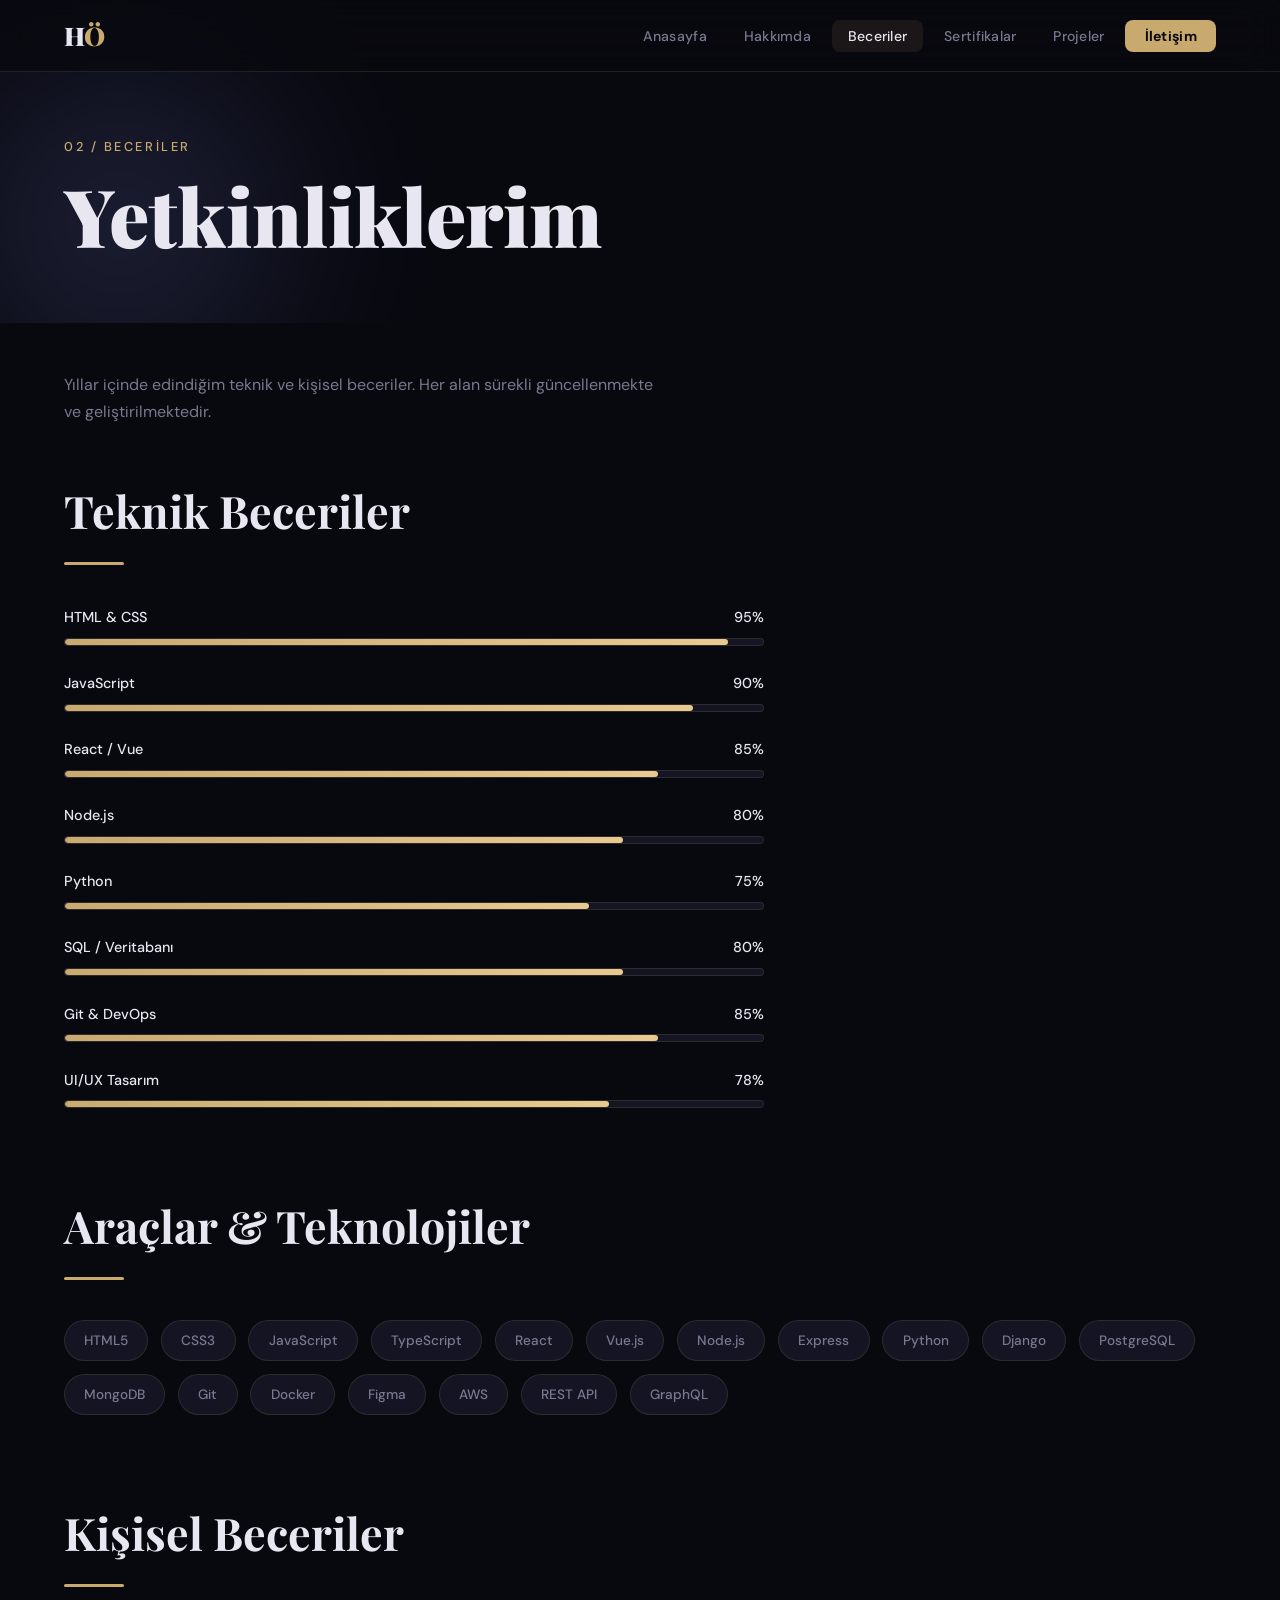
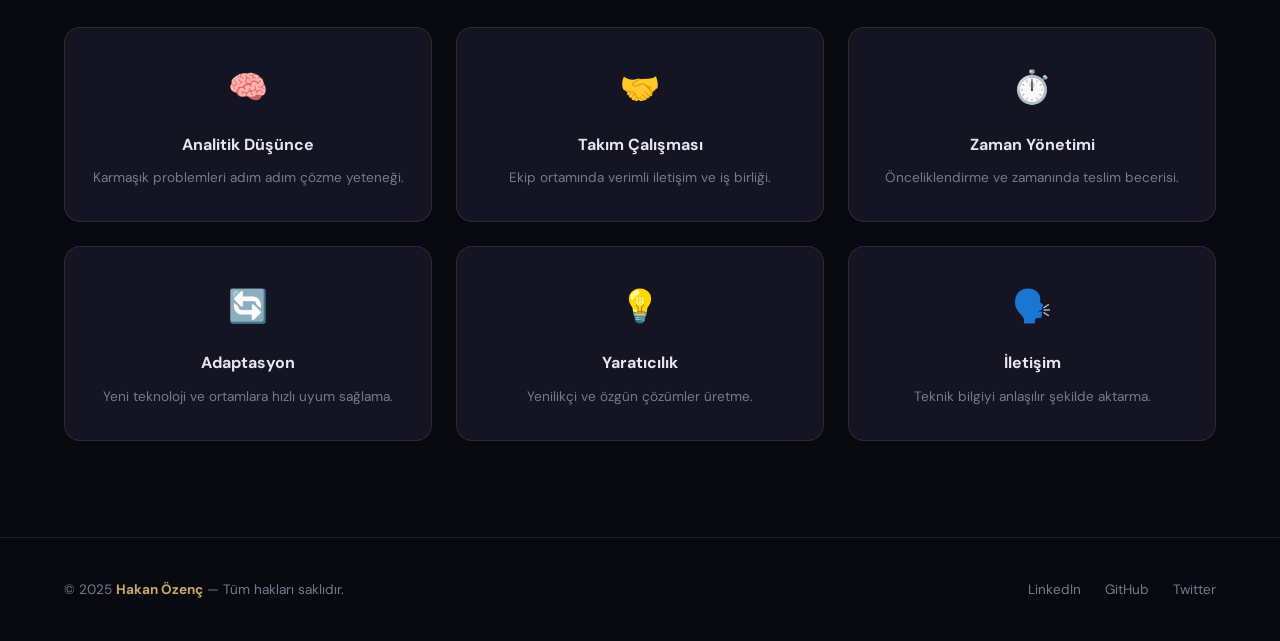
==== beceriler.html @ df99b6a4 "Add files via upload" ====
<!DOCTYPE html>
<html lang="tr">
<head>
  <meta charset="UTF-8" />
  <meta name="viewport" content="width=device-width, initial-scale=1.0"/>
  <title>Beceriler — Hakan Özenç</title>
  <link rel="stylesheet" href="style.css" />
  <link rel="preconnect" href="https://fonts.googleapis.com">
  <link href="https://fonts.googleapis.com/css2?family=Playfair+Display:wght@400;700;900&family=DM+Sans:wght@300;400;500&display=swap" rel="stylesheet">
</head>
<body class="page-inner">

  <nav id="navbar">
    <div class="nav-logo">H<span>Ö</span></div>
    <button class="nav-toggle" id="navToggle" aria-label="Menü">
      <span></span><span></span><span></span>
    </button>
    <ul class="nav-links" id="navLinks">
      <li><a href="index.html">Anasayfa</a></li>
      <li><a href="hakkimda.html">Hakkımda</a></li>
      <li><a href="beceriler.html" class="active">Beceriler</a></li>
      <li><a href="sertifikalar.html">Sertifikalar</a></li>
      <li><a href="projeler.html">Projeler</a></li>
      <li><a href="iletisim.html" class="nav-cta">İletişim</a></li>
    </ul>
  </nav>

  <section class="page-hero">
    <div class="page-hero-bg">
      <div class="orb orb2"></div>
    </div>
    <div class="page-hero-content animate-up">
      <span class="page-tag">02 / Beceriler</span>
      <h1>Yetkinliklerim</h1>
    </div>
  </section>

  <section class="skills-section">
    <div class="skills-intro animate-up">
      <p>Yıllar içinde edindiğim teknik ve kişisel beceriler. Her alan sürekli güncellenmekte ve geliştirilmektedir.</p>
    </div>

    <h2 class="section-title">Teknik Beceriler</h2>
    <div class="skill-bars animate-up">
      <div class="skill-bar-item">
        <div class="skill-info"><span>HTML & CSS</span><span>95%</span></div>
        <div class="bar-track"><div class="bar-fill" data-w="95"></div></div>
      </div>
      <div class="skill-bar-item">
        <div class="skill-info"><span>JavaScript</span><span>90%</span></div>
        <div class="bar-track"><div class="bar-fill" data-w="90"></div></div>
      </div>
      <div class="skill-bar-item">
        <div class="skill-info"><span>React / Vue</span><span>85%</span></div>
        <div class="bar-track"><div class="bar-fill" data-w="85"></div></div>
      </div>
      <div class="skill-bar-item">
        <div class="skill-info"><span>Node.js</span><span>80%</span></div>
        <div class="bar-track"><div class="bar-fill" data-w="80"></div></div>
      </div>
      <div class="skill-bar-item">
        <div class="skill-info"><span>Python</span><span>75%</span></div>
        <div class="bar-track"><div class="bar-fill" data-w="75"></div></div>
      </div>
      <div class="skill-bar-item">
        <div class="skill-info"><span>SQL / Veritabanı</span><span>80%</span></div>
        <div class="bar-track"><div class="bar-fill" data-w="80"></div></div>
      </div>
      <div class="skill-bar-item">
        <div class="skill-info"><span>Git & DevOps</span><span>85%</span></div>
        <div class="bar-track"><div class="bar-fill" data-w="85"></div></div>
      </div>
      <div class="skill-bar-item">
        <div class="skill-info"><span>UI/UX Tasarım</span><span>78%</span></div>
        <div class="bar-track"><div class="bar-fill" data-w="78"></div></div>
      </div>
    </div>

    <h2 class="section-title" style="margin-top:5rem;">Araçlar & Teknolojiler</h2>
    <div class="tools-grid animate-up">
      <div class="tool-chip">HTML5</div>
      <div class="tool-chip">CSS3</div>
      <div class="tool-chip">JavaScript</div>
      <div class="tool-chip">TypeScript</div>
      <div class="tool-chip">React</div>
      <div class="tool-chip">Vue.js</div>
      <div class="tool-chip">Node.js</div>
      <div class="tool-chip">Express</div>
      <div class="tool-chip">Python</div>
      <div class="tool-chip">Django</div>
      <div class="tool-chip">PostgreSQL</div>
      <div class="tool-chip">MongoDB</div>
      <div class="tool-chip">Git</div>
      <div class="tool-chip">Docker</div>
      <div class="tool-chip">Figma</div>
      <div class="tool-chip">AWS</div>
      <div class="tool-chip">REST API</div>
      <div class="tool-chip">GraphQL</div>
    </div>

    <h2 class="section-title" style="margin-top:5rem;">Kişisel Beceriler</h2>
    <div class="soft-grid animate-up">
      <div class="soft-card">
        <div class="soft-icon">🧠</div>
        <h3>Analitik Düşünce</h3>
        <p>Karmaşık problemleri adım adım çözme yeteneği.</p>
      </div>
      <div class="soft-card">
        <div class="soft-icon">🤝</div>
        <h3>Takım Çalışması</h3>
        <p>Ekip ortamında verimli iletişim ve iş birliği.</p>
      </div>
      <div class="soft-card">
        <div class="soft-icon">⏱️</div>
        <h3>Zaman Yönetimi</h3>
        <p>Önceliklendirme ve zamanında teslim becerisi.</p>
      </div>
      <div class="soft-card">
        <div class="soft-icon">🔄</div>
        <h3>Adaptasyon</h3>
        <p>Yeni teknoloji ve ortamlara hızlı uyum sağlama.</p>
      </div>
      <div class="soft-card">
        <div class="soft-icon">💡</div>
        <h3>Yaratıcılık</h3>
        <p>Yenilikçi ve özgün çözümler üretme.</p>
      </div>
      <div class="soft-card">
        <div class="soft-icon">🗣️</div>
        <h3>İletişim</h3>
        <p>Teknik bilgiyi anlaşılır şekilde aktarma.</p>
      </div>
    </div>
  </section>

  <footer class="site-footer">
    <p>© 2025 <strong>Hakan Özenç</strong> — Tüm hakları saklıdır.</p>
    <div class="footer-links">
      <a href="#">LinkedIn</a>
      <a href="#">GitHub</a>
      <a href="#">Twitter</a>
    </div>
  </footer>

  <script src="main.js"></script>
</body>
</html>
---- style.css ----
/* ============================================
   HAKAN ÖZENÇ — PERSONAL WEBSITE
   style.css
   ============================================ */

/* ---- RESET & VARIABLES ---- */
*, *::before, *::after { box-sizing: border-box; margin: 0; padding: 0; }

:root {
  --bg:        #08080f;
  --bg2:       #0e0e1a;
  --surface:   #141423;
  --accent:    #c8a96e;
  --accent2:   #e8c98e;
  --text:      #e8e6f0;
  --muted:     #7a7890;
  --border:    rgba(200,169,110,0.15);
  --font-disp: 'Playfair Display', Georgia, serif;
  --font-body: 'DM Sans', sans-serif;
  --nav-h:     72px;
  --radius:    16px;
  --trans:     0.35s cubic-bezier(.4,0,.2,1);
}

html { scroll-behavior: smooth; }
body {
  background: var(--bg);
  color: var(--text);
  font-family: var(--font-body);
  font-size: 16px;
  line-height: 1.7;
  overflow-x: hidden;
}
a { text-decoration: none; color: inherit; }
img { display: block; max-width: 100%; }

/* ============================================
   NAVBAR
   ============================================ */
#navbar {
  position: fixed;
  top: 0; left: 0; right: 0;
  height: var(--nav-h);
  display: flex;
  align-items: center;
  justify-content: space-between;
  padding: 0 5%;
  z-index: 1000;
  background: rgba(8,8,15,0.75);
  backdrop-filter: blur(18px);
  border-bottom: 1px solid var(--border);
  transition: background var(--trans);
}
.nav-logo {
  font-family: var(--font-disp);
  font-size: 1.6rem;
  font-weight: 900;
  color: var(--text);
  letter-spacing: -1px;
}
.nav-logo span { color: var(--accent); }

.nav-links {
  list-style: none;
  display: flex;
  gap: 0.3rem;
  align-items: center;
}
.nav-links a {
  padding: 0.45rem 1rem;
  font-size: 0.88rem;
  font-weight: 500;
  color: var(--muted);
  border-radius: 8px;
  transition: color var(--trans), background var(--trans);
  letter-spacing: 0.02em;
}
.nav-links a:hover,
.nav-links a.active {
  color: var(--text);
  background: rgba(200,169,110,0.1);
}
.nav-links .nav-cta {
  background: var(--accent);
  color: #08080f !important;
  font-weight: 700;
  padding: 0.45rem 1.2rem;
  border-radius: 8px;
}
.nav-links .nav-cta:hover {
  background: var(--accent2);
}
.nav-links .nav-cta.active {
  background: var(--accent2);
  color: #08080f !important;
}

.nav-toggle {
  display: none;
  flex-direction: column;
  gap: 5px;
  background: none;
  border: none;
  cursor: pointer;
  padding: 6px;
}
.nav-toggle span {
  display: block;
  width: 24px; height: 2px;
  background: var(--text);
  border-radius: 2px;
  transition: var(--trans);
}

/* ============================================
   ANIMATIONS
   ============================================ */
.animate-up { opacity: 0; transform: translateY(30px); transition: opacity 0.7s ease, transform 0.7s ease; }
.animate-left { opacity: 0; transform: translateX(-30px); transition: opacity 0.7s ease, transform 0.7s ease; }
.animate-right { opacity: 0; transform: translateX(30px); transition: opacity 0.7s ease, transform 0.7s ease; }
.in-view { opacity: 1 !important; transform: none !important; }

.delay-1 { transition-delay: 0.15s !important; }
.delay-2 { transition-delay: 0.3s !important; }
.delay-3 { transition-delay: 0.45s !important; }
.delay-4 { transition-delay: 0.6s !important; }
.delay-5 { transition-delay: 0.75s !important; }

/* ============================================
   BUTTONS
   ============================================ */
.btn-primary {
  display: inline-block;
  padding: 0.75rem 1.8rem;
  background: var(--accent);
  color: #08080f;
  font-weight: 700;
  font-size: 0.9rem;
  border-radius: 10px;
  transition: background var(--trans), transform var(--trans);
  border: none; cursor: pointer;
}
.btn-primary:hover { background: var(--accent2); transform: translateY(-2px); }
.btn-primary.full-width { width: 100%; text-align: center; font-size: 1rem; padding: 1rem; }

.btn-outline {
  display: inline-block;
  padding: 0.75rem 1.8rem;
  border: 1.5px solid var(--accent);
  color: var(--accent);
  font-weight: 600;
  font-size: 0.9rem;
  border-radius: 10px;
  transition: background var(--trans), color var(--trans), transform var(--trans);
}
.btn-outline:hover { background: var(--accent); color: #08080f; transform: translateY(-2px); }

/* ============================================
   HERO (HOME)
   ============================================ */
.hero {
  min-height: 100vh;
  display: flex;
  align-items: center;
  padding: calc(var(--nav-h) + 3rem) 5% 5rem;
  position: relative;
  overflow: hidden;
}

.hero-bg {
  position: absolute;
  inset: 0;
  pointer-events: none;
}

.orb {
  position: absolute;
  border-radius: 50%;
  filter: blur(80px);
  opacity: 0.25;
}
.orb1 {
  width: 500px; height: 500px;
  background: radial-gradient(circle, #c8a96e, transparent);
  top: -100px; right: -100px;
}
.orb2 {
  width: 400px; height: 400px;
  background: radial-gradient(circle, #6e7ac8, transparent);
  bottom: -100px; left: -80px;
}

.grid-lines {
  position: absolute;
  inset: 0;
  background-image:
    linear-gradient(rgba(200,169,110,0.03) 1px, transparent 1px),
    linear-gradient(90deg, rgba(200,169,110,0.03) 1px, transparent 1px);
  background-size: 60px 60px;
}

.hero-content {
  max-width: 600px;
  z-index: 1;
  flex: 1;
}
.hero-tag {
  font-size: 0.85rem;
  font-weight: 500;
  color: var(--accent);
  letter-spacing: 0.15em;
  text-transform: uppercase;
  margin-bottom: 1rem;
  display: block;
}
.hero-name {
  font-family: var(--font-disp);
  font-size: clamp(3.5rem, 9vw, 6.5rem);
  font-weight: 900;
  line-height: 1.05;
  margin-bottom: 1.2rem;
  color: var(--text);
}
.hero-name span { color: var(--accent); display: block; }
.hero-role {
  font-size: 1.2rem;
  color: var(--muted);
  margin-bottom: 1.2rem;
  min-height: 1.8rem;
  font-weight: 400;
}
.hero-role::after { content: '|'; animation: blink 1s infinite; margin-left: 2px; color: var(--accent); }
@keyframes blink { 0%,100%{opacity:1}50%{opacity:0} }

.hero-desc {
  font-size: 1rem;
  color: var(--muted);
  max-width: 480px;
  margin-bottom: 2.5rem;
}
.hero-btns { display: flex; gap: 1rem; flex-wrap: wrap; }

/* Avatar */
.hero-visual {
  flex: 1;
  display: flex;
  justify-content: center;
  align-items: center;
  z-index: 1;
}
.avatar-ring {
  position: relative;
  width: 300px;
  height: 300px;
}
.avatar-inner {
  width: 220px;
  height: 220px;
  border-radius: 50%;
  background: linear-gradient(135deg, var(--surface), var(--bg2));
  border: 2px solid var(--border);
  display: flex;
  align-items: center;
  justify-content: center;
  position: absolute;
  top: 50%; left: 50%;
  transform: translate(-50%,-50%);
  box-shadow: 0 0 60px rgba(200,169,110,0.1);
}
.avatar-initials {
  font-family: var(--font-disp);
  font-size: 3.5rem;
  font-weight: 900;
  color: var(--accent);
}
.ring-svg {
  position: absolute;
  inset: 0;
  width: 100%; height: 100%;
  animation: spinRing 18s linear infinite;
}
@keyframes spinRing { to { transform: rotate(360deg); } }

.orbit-dot {
  position: absolute;
  width: 12px; height: 12px;
  border-radius: 50%;
  background: var(--accent);
  box-shadow: 0 0 10px var(--accent);
}
.dot1 { top: 10px; left: 50%; transform: translateX(-50%); animation: orbitDot1 6s linear infinite; }
.dot2 { bottom: 10px; left: 50%; transform: translateX(-50%); animation: orbitDot2 6s linear infinite 3s; }
@keyframes orbitDot1 { 0%{top:10px;left:50%}25%{top:50%;left:calc(100% - 6px)}50%{top:calc(100% - 22px);left:50%}75%{top:50%;left:6px}100%{top:10px;left:50%} }
@keyframes orbitDot2 { 0%{bottom:10px;left:50%}100%{bottom:10px;left:50%} }

.scroll-hint {
  position: absolute;
  bottom: 2.5rem; left: 5%;
  display: flex;
  flex-direction: column;
  align-items: center;
  gap: 0.5rem;
}
.scroll-hint span {
  font-size: 0.7rem;
  letter-spacing: 0.15em;
  text-transform: uppercase;
  color: var(--muted);
  transform: rotate(-90deg) translateY(-30px);
}
.scroll-line {
  width: 1px; height: 60px;
  background: linear-gradient(to bottom, var(--accent), transparent);
  animation: scrollPulse 2s ease-in-out infinite;
}
@keyframes scrollPulse { 0%,100%{opacity:0.4;height:40px}50%{opacity:1;height:60px} }

/* ============================================
   STATS
   ============================================ */
.stats {
  display: grid;
  grid-template-columns: repeat(4, 1fr);
  gap: 1px;
  background: var(--border);
  border-top: 1px solid var(--border);
  border-bottom: 1px solid var(--border);
}
.stat-card {
  background: var(--bg);
  padding: 2.5rem 2rem;
  text-align: center;
  transition: background var(--trans);
}
.stat-card:hover { background: var(--bg2); }
.stat-num {
  font-family: var(--font-disp);
  font-size: 3rem;
  font-weight: 900;
  color: var(--accent);
}
.stat-sym { font-size: 1.8rem; color: var(--accent); font-weight: 700; }
.stat-card p { font-size: 0.85rem; color: var(--muted); margin-top: 0.3rem; }

/* ============================================
   SECTION TITLES
   ============================================ */
.section-title {
  font-family: var(--font-disp);
  font-size: clamp(1.8rem, 4vw, 2.8rem);
  font-weight: 700;
  color: var(--text);
  margin-bottom: 2.5rem;
  position: relative;
  padding-bottom: 1rem;
}
.section-title::after {
  content: '';
  position: absolute;
  bottom: 0; left: 0;
  width: 60px; height: 3px;
  background: var(--accent);
  border-radius: 2px;
}

/* ============================================
   FEATURED (HOME)
   ============================================ */
.featured {
  padding: 6rem 5%;
}
.featured-grid {
  display: grid;
  grid-template-columns: repeat(3, 1fr);
  gap: 1.5rem;
}
.feat-card {
  display: block;
  padding: 2.5rem 2rem;
  background: var(--surface);
  border: 1px solid var(--border);
  border-radius: var(--radius);
  transition: border-color var(--trans), transform var(--trans), box-shadow var(--trans);
}
.feat-card:hover {
  border-color: var(--accent);
  transform: translateY(-6px);
  box-shadow: 0 20px 50px rgba(200,169,110,0.08);
}
.feat-icon { font-size: 2.5rem; margin-bottom: 1.2rem; }
.feat-card h3 {
  font-family: var(--font-disp);
  font-size: 1.3rem;
  font-weight: 700;
  margin-bottom: 0.6rem;
  color: var(--text);
}
.feat-card p { color: var(--muted); font-size: 0.9rem; }

/* ============================================
   PAGE HERO (inner pages)
   ============================================ */
.page-hero {
  padding: calc(var(--nav-h) + 4rem) 5% 4rem;
  position: relative;
  overflow: hidden;
}
.page-hero-bg { position: absolute; inset: 0; pointer-events: none; }
.page-hero-content { position: relative; z-index: 1; }
.page-tag {
  display: block;
  font-size: 0.8rem;
  font-weight: 500;
  color: var(--accent);
  letter-spacing: 0.2em;
  text-transform: uppercase;
  margin-bottom: 0.8rem;
}
.page-hero-content h1 {
  font-family: var(--font-disp);
  font-size: clamp(2.8rem, 7vw, 5rem);
  font-weight: 900;
  line-height: 1.1;
  color: var(--text);
}
.page-hero-content h1 span { color: var(--accent); }

/* ============================================
   ABOUT
   ============================================ */
.about-section {
  padding: 4rem 5% 6rem;
}
.about-grid {
  display: grid;
  grid-template-columns: 340px 1fr;
  gap: 5rem;
  align-items: start;
}
.about-photo-wrap {
  position: relative;
  width: 260px;
}
.about-photo-placeholder {
  width: 260px;
  height: 300px;
  background: var(--surface);
  border: 1px solid var(--border);
  border-radius: 20px;
  display: flex;
  align-items: center;
  justify-content: center;
  font-family: var(--font-disp);
  font-size: 4rem;
  font-weight: 900;
  color: var(--accent);
}
.about-photo-deco {
  position: absolute;
  bottom: -16px; right: -16px;
  width: 100%; height: 100%;
  border: 2px solid var(--accent);
  border-radius: 20px;
  opacity: 0.3;
  z-index: -1;
}
.about-social { display: flex; gap: 0.8rem; margin-top: 1.8rem; flex-wrap: wrap; }
.social-btn {
  display: inline-block;
  padding: 0.4rem 1rem;
  border: 1px solid var(--border);
  border-radius: 8px;
  font-size: 0.82rem;
  font-weight: 500;
  color: var(--muted);
  transition: border-color var(--trans), color var(--trans);
}
.social-btn:hover { border-color: var(--accent); color: var(--accent); }

.about-text-col h2 {
  font-family: var(--font-disp);
  font-size: 2.2rem;
  font-weight: 900;
  margin-bottom: 0.3rem;
}
.about-subtitle { color: var(--accent); font-size: 0.9rem; margin-bottom: 1.5rem; }
.about-body { color: var(--muted); margin-bottom: 1rem; font-size: 0.97rem; }

.info-grid {
  display: grid;
  grid-template-columns: 1fr 1fr;
  gap: 1.2rem;
  margin-top: 2rem;
  padding: 1.5rem;
  background: var(--surface);
  border: 1px solid var(--border);
  border-radius: var(--radius);
}
.info-item { display: flex; flex-direction: column; gap: 0.2rem; }
.info-label { font-size: 0.75rem; color: var(--muted); letter-spacing: 0.08em; text-transform: uppercase; }
.info-val { font-size: 0.92rem; font-weight: 500; color: var(--text); }
.info-val.available { color: #4ecb71; }

/* TIMELINE */
.timeline-section { padding: 4rem 5% 6rem; }
.timeline {
  position: relative;
  padding-left: 2rem;
}
.timeline::before {
  content: '';
  position: absolute;
  left: 8px; top: 0; bottom: 0;
  width: 1px;
  background: var(--border);
}
.timeline-item {
  position: relative;
  margin-bottom: 3rem;
  padding-left: 2.5rem;
}
.tl-dot {
  position: absolute;
  left: -2rem;
  top: 6px;
  width: 14px; height: 14px;
  border-radius: 50%;
  background: var(--accent);
  box-shadow: 0 0 0 4px rgba(200,169,110,0.2);
}
.tl-date {
  font-size: 0.78rem;
  color: var(--accent);
  letter-spacing: 0.08em;
  margin-bottom: 0.5rem;
  font-weight: 600;
}
.tl-card {
  background: var(--surface);
  border: 1px solid var(--border);
  border-radius: var(--radius);
  padding: 1.5rem 2rem;
  transition: border-color var(--trans);
}
.tl-card:hover { border-color: var(--accent); }
.tl-card h3 { font-size: 1.1rem; font-weight: 700; margin-bottom: 0.3rem; color: var(--text); }
.tl-org { font-size: 0.85rem; color: var(--accent); margin-bottom: 0.5rem; }
.tl-card p { color: var(--muted); font-size: 0.9rem; }

/* ============================================
   SKILLS PAGE
   ============================================ */
.skills-section { padding: 3rem 5% 6rem; }
.skills-intro { max-width: 600px; margin-bottom: 3rem; color: var(--muted); font-size: 1rem; }

.skill-bars { max-width: 700px; }
.skill-bar-item { margin-bottom: 1.6rem; }
.skill-info {
  display: flex;
  justify-content: space-between;
  margin-bottom: 0.5rem;
  font-size: 0.9rem;
  font-weight: 500;
}
.bar-track {
  height: 8px;
  background: var(--surface);
  border-radius: 999px;
  overflow: hidden;
  border: 1px solid var(--border);
}
.bar-fill {
  height: 100%;
  width: 0;
  background: linear-gradient(90deg, var(--accent), var(--accent2));
  border-radius: 999px;
  transition: width 1.2s cubic-bezier(.4,0,.2,1);
}

.tools-grid {
  display: flex;
  flex-wrap: wrap;
  gap: 0.8rem;
}
.tool-chip {
  padding: 0.5rem 1.2rem;
  background: var(--surface);
  border: 1px solid var(--border);
  border-radius: 999px;
  font-size: 0.85rem;
  font-weight: 500;
  color: var(--muted);
  transition: border-color var(--trans), color var(--trans), background var(--trans);
  cursor: default;
}
.tool-chip:hover { border-color: var(--accent); color: var(--accent); background: rgba(200,169,110,0.05); }

.soft-grid {
  display: grid;
  grid-template-columns: repeat(3, 1fr);
  gap: 1.5rem;
}
.soft-card {
  padding: 2rem 1.5rem;
  background: var(--surface);
  border: 1px solid var(--border);
  border-radius: var(--radius);
  text-align: center;
  transition: border-color var(--trans), transform var(--trans);
}
.soft-card:hover { border-color: var(--accent); transform: translateY(-4px); }
.soft-icon { font-size: 2rem; margin-bottom: 1rem; }
.soft-card h3 { font-size: 1rem; font-weight: 700; margin-bottom: 0.5rem; color: var(--text); }
.soft-card p { font-size: 0.85rem; color: var(--muted); }

/* ============================================
   CERTS PAGE
   ============================================ */
.certs-section { padding: 3rem 5% 6rem; }
.certs-grid {
  display: grid;
  grid-template-columns: repeat(3, 1fr);
  gap: 1.5rem;
}
.cert-card {
  display: flex;
  gap: 1.2rem;
  padding: 1.8rem;
  background: var(--surface);
  border: 1px solid var(--border);
  border-radius: var(--radius);
  transition: border-color var(--trans), transform var(--trans);
}
.cert-card:hover { border-color: var(--accent); transform: translateY(-4px); }
.cert-badge { font-size: 2rem; flex-shrink: 0; }
.cert-org {
  display: inline-block;
  font-size: 0.72rem;
  font-weight: 700;
  letter-spacing: 0.1em;
  text-transform: uppercase;
  color: var(--accent);
  margin-bottom: 0.4rem;
}
.cert-body h3 { font-size: 0.97rem; font-weight: 700; color: var(--text); margin-bottom: 0.3rem; }
.cert-date { font-size: 0.78rem; color: var(--muted); margin-bottom: 0.5rem; }
.cert-desc { font-size: 0.82rem; color: var(--muted); margin-bottom: 1rem; }
.cert-link { font-size: 0.82rem; color: var(--accent); font-weight: 600; transition: opacity var(--trans); }
.cert-link:hover { opacity: 0.7; }

/* ============================================
   PROJECTS PAGE
   ============================================ */
.projects-section { padding: 3rem 5% 6rem; }

.filter-bar {
  display: flex;
  gap: 0.8rem;
  margin-bottom: 3rem;
  flex-wrap: wrap;
}
.filter-btn {
  padding: 0.5rem 1.4rem;
  border: 1px solid var(--border);
  background: none;
  color: var(--muted);
  border-radius: 999px;
  font-size: 0.85rem;
  font-weight: 500;
  cursor: pointer;
  transition: all var(--trans);
  font-family: var(--font-body);
}
.filter-btn:hover,
.filter-btn.active {
  border-color: var(--accent);
  color: var(--accent);
  background: rgba(200,169,110,0.07);
}

.projects-grid {
  display: grid;
  grid-template-columns: repeat(3, 1fr);
  gap: 1.8rem;
}
.proj-card {
  background: var(--surface);
  border: 1px solid var(--border);
  border-radius: var(--radius);
  overflow: hidden;
  transition: border-color var(--trans), transform var(--trans);
}
.proj-card:hover { border-color: var(--accent); transform: translateY(-6px); }
.proj-card.hidden { display: none; }
.proj-thumb { position: relative; height: 180px; overflow: hidden; }
.proj-thumb-inner {
  width: 100%; height: 100%;
  display: flex; align-items: center; justify-content: center;
}
.proj-thumb-inner span {
  font-family: var(--font-disp);
  font-size: 1.5rem;
  font-weight: 700;
  color: rgba(255,255,255,0.4);
}
.proj-overlay {
  position: absolute;
  inset: 0;
  background: rgba(8,8,15,0.8);
  display: flex;
  gap: 1rem;
  align-items: center;
  justify-content: center;
  opacity: 0;
  transition: opacity var(--trans);
}
.proj-card:hover .proj-overlay { opacity: 1; }
.proj-btn {
  padding: 0.5rem 1.2rem;
  border: 1px solid var(--accent);
  color: var(--accent);
  border-radius: 8px;
  font-size: 0.85rem;
  font-weight: 600;
  transition: background var(--trans), color var(--trans);
}
.proj-btn:hover { background: var(--accent); color: #08080f; }
.proj-info { padding: 1.5rem; }
.proj-tags { display: flex; gap: 0.5rem; flex-wrap: wrap; margin-bottom: 0.8rem; }
.proj-tags span {
  font-size: 0.72rem;
  padding: 0.25rem 0.7rem;
  background: rgba(200,169,110,0.1);
  color: var(--accent);
  border-radius: 999px;
  font-weight: 600;
  letter-spacing: 0.04em;
}
.proj-info h3 { font-size: 1rem; font-weight: 700; color: var(--text); margin-bottom: 0.4rem; }
.proj-info p { font-size: 0.85rem; color: var(--muted); }

/* ============================================
   CONTACT PAGE
   ============================================ */
.contact-section { padding: 3rem 5% 6rem; }
.contact-grid {
  display: grid;
  grid-template-columns: 1fr 1fr;
  gap: 5rem;
  align-items: start;
}
.contact-info h2 {
  font-family: var(--font-disp);
  font-size: 2.4rem;
  font-weight: 900;
  margin-bottom: 1rem;
  color: var(--text);
}
.contact-info h2 span { color: var(--accent); }
.contact-info > p { color: var(--muted); max-width: 400px; margin-bottom: 2.5rem; }

.contact-items { display: flex; flex-direction: column; gap: 1.5rem; margin-bottom: 2.5rem; }
.contact-item { display: flex; gap: 1rem; align-items: flex-start; }
.ci-icon { font-size: 1.5rem; flex-shrink: 0; margin-top: 0.1rem; }
.ci-label { font-size: 0.75rem; color: var(--muted); letter-spacing: 0.08em; text-transform: uppercase; margin-bottom: 0.2rem; }
.ci-val { font-size: 0.95rem; font-weight: 500; color: var(--text); transition: color var(--trans); }
a.ci-val:hover { color: var(--accent); }
.contact-social { display: flex; gap: 0.8rem; flex-wrap: wrap; }

.form-card {
  background: var(--surface);
  border: 1px solid var(--border);
  border-radius: var(--radius);
  padding: 2.5rem;
}
.form-group { margin-bottom: 1.5rem; }
.form-group label { display: block; font-size: 0.82rem; font-weight: 600; letter-spacing: 0.08em; text-transform: uppercase; color: var(--muted); margin-bottom: 0.5rem; }
.form-group input,
.form-group textarea {
  width: 100%;
  padding: 0.8rem 1rem;
  background: var(--bg2);
  border: 1px solid var(--border);
  border-radius: 10px;
  color: var(--text);
  font-family: var(--font-body);
  font-size: 0.95rem;
  transition: border-color var(--trans), box-shadow var(--trans);
  resize: vertical;
  outline: none;
}
.form-group input:focus,
.form-group textarea:focus {
  border-color: var(--accent);
  box-shadow: 0 0 0 3px rgba(200,169,110,0.1);
}
.form-group input::placeholder,
.form-group textarea::placeholder { color: var(--muted); }

.form-success {
  margin-top: 1rem;
  padding: 1rem;
  background: rgba(78,203,113,0.1);
  border: 1px solid rgba(78,203,113,0.3);
  border-radius: 10px;
  color: #4ecb71;
  font-size: 0.9rem;
  text-align: center;
}

/* ============================================
   FOOTER
   ============================================ */
.site-footer {
  padding: 2.5rem 5%;
  border-top: 1px solid var(--border);
  display: flex;
  justify-content: space-between;
  align-items: center;
  flex-wrap: wrap;
  gap: 1rem;
}
.site-footer p { font-size: 0.85rem; color: var(--muted); }
.site-footer strong { color: var(--accent); }
.footer-links { display: flex; gap: 1.5rem; }
.footer-links a { font-size: 0.85rem; color: var(--muted); transition: color var(--trans); }
.footer-links a:hover { color: var(--accent); }

/* ============================================
   RESPONSIVE
   ============================================ */
@media (max-width: 1024px) {
  .stats { grid-template-columns: repeat(2, 1fr); }
  .about-grid { grid-template-columns: 1fr; gap: 3rem; }
  .certs-grid { grid-template-columns: repeat(2, 1fr); }
  .projects-grid { grid-template-columns: repeat(2, 1fr); }
  .soft-grid { grid-template-columns: repeat(2, 1fr); }
}

@media (max-width: 768px) {
  .nav-toggle { display: flex; }
  .nav-links {
    position: fixed;
    top: var(--nav-h); left: 0; right: 0;
    background: rgba(8,8,15,0.97);
    flex-direction: column;
    padding: 2rem 5%;
    gap: 0.2rem;
    transform: translateY(-110%);
    transition: transform var(--trans);
    border-bottom: 1px solid var(--border);
  }
  .nav-links.open { transform: translateY(0); }
  .nav-links a { font-size: 1rem; padding: 0.8rem 1rem; width: 100%; }

  .hero { flex-direction: column; gap: 3rem; text-align: center; padding-top: calc(var(--nav-h) + 3rem); }
  .hero-btns { justify-content: center; }
  .scroll-hint { display: none; }

  .featured-grid { grid-template-columns: 1fr; }
  .stats { grid-template-columns: repeat(2, 1fr); }
  .contact-grid { grid-template-columns: 1fr; }
  .certs-grid { grid-template-columns: 1fr; }
  .projects-grid { grid-template-columns: 1fr; }
  .soft-grid { grid-template-columns: 1fr; }

  .site-footer { flex-direction: column; text-align: center; }
}

@media (max-width: 480px) {
  .stats { grid-template-columns: repeat(2, 1fr); }
  .info-grid { grid-template-columns: 1fr; }
}
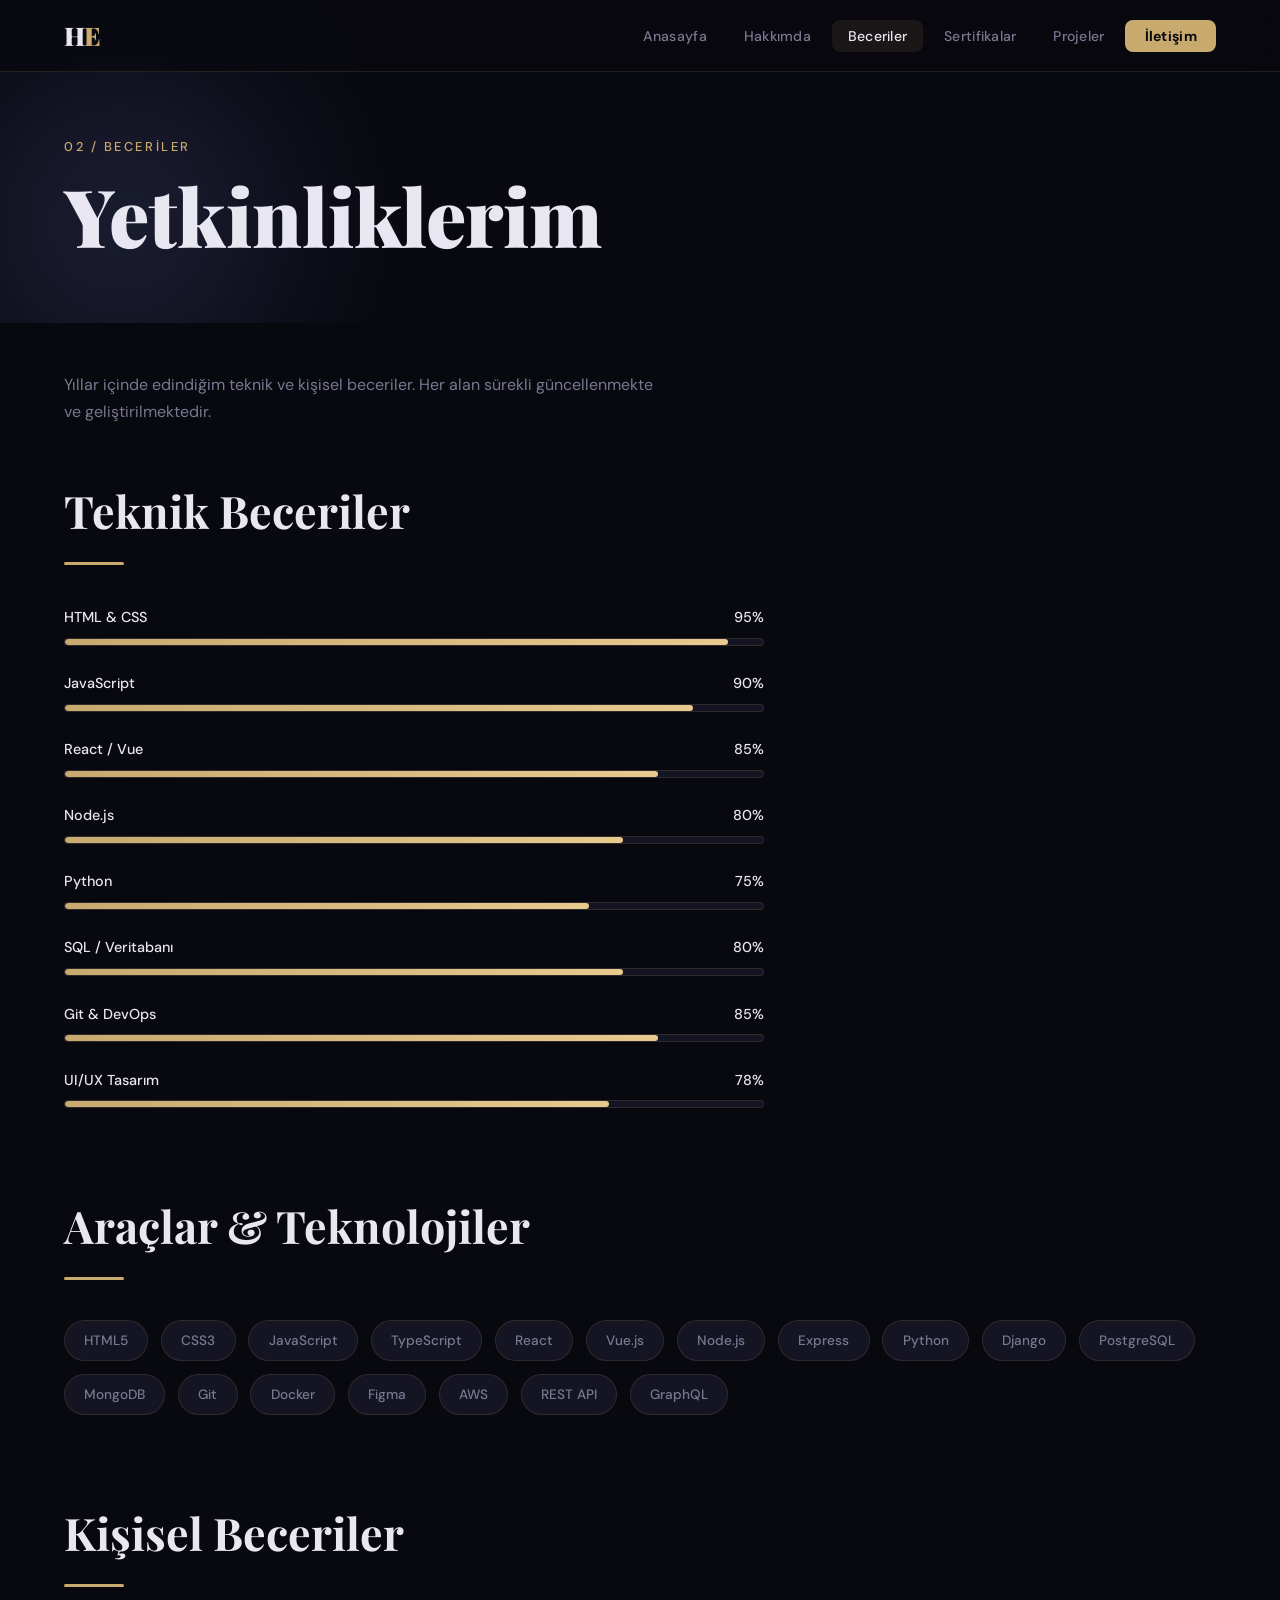
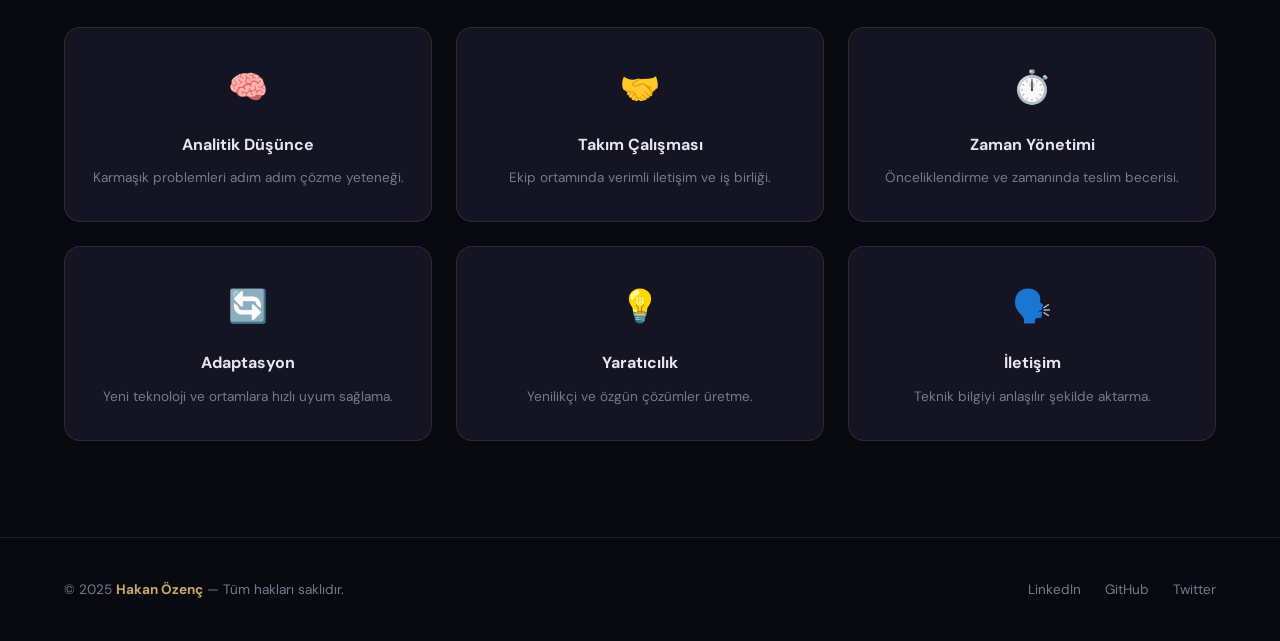
==== commit 370d8e53: "Add files via upload" ====
--- a/beceriler.html
+++ b/beceriler.html
@@ -11,7 +11,7 @@
 <body class="page-inner">
 
   <nav id="navbar">
-    <div class="nav-logo">H<span>Ö</span></div>
+    <div class="nav-logo">H<span>E</span></div>
     <button class="nav-toggle" id="navToggle" aria-label="Menü">
       <span></span><span></span><span></span>
     </button>
--- a/style.css
+++ b/style.css
@@ -871,3 +871,4 @@
   .stats { grid-template-columns: repeat(2, 1fr); }
   .info-grid { grid-template-columns: 1fr; }
 }
+
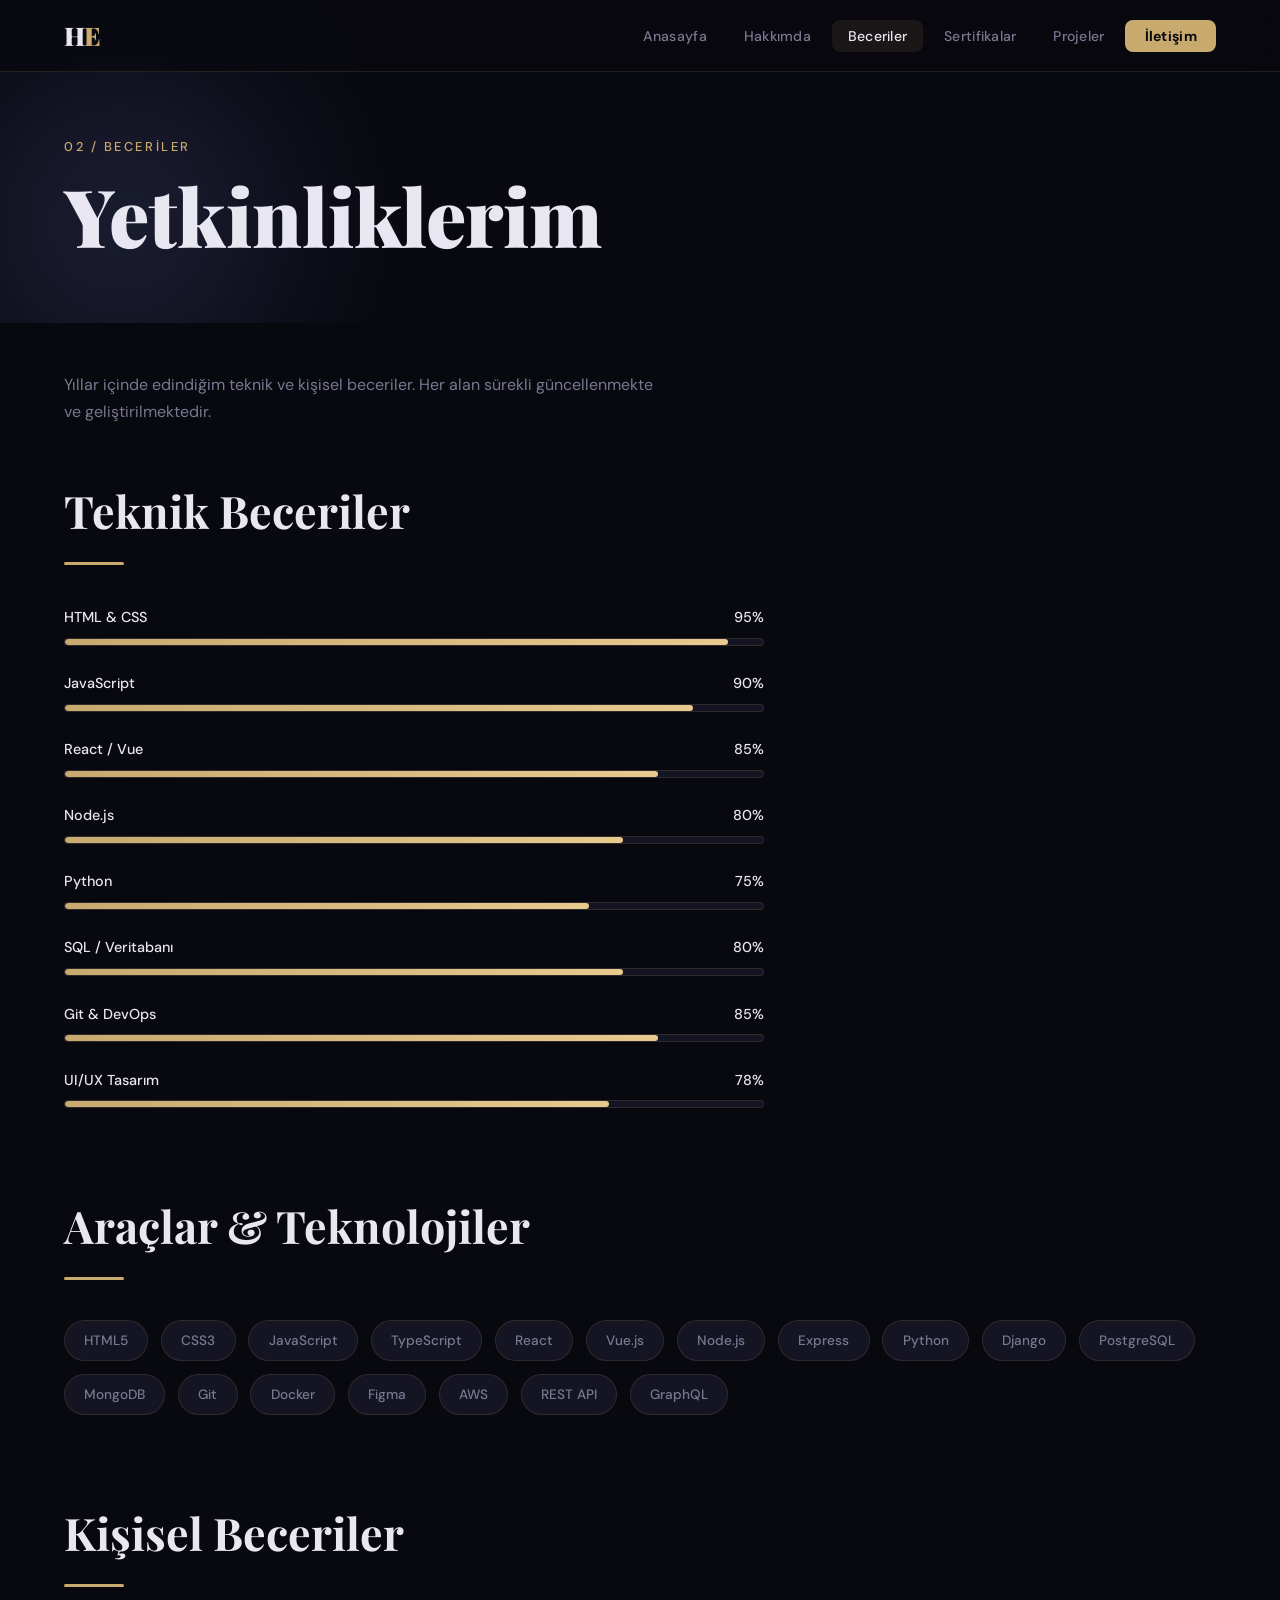
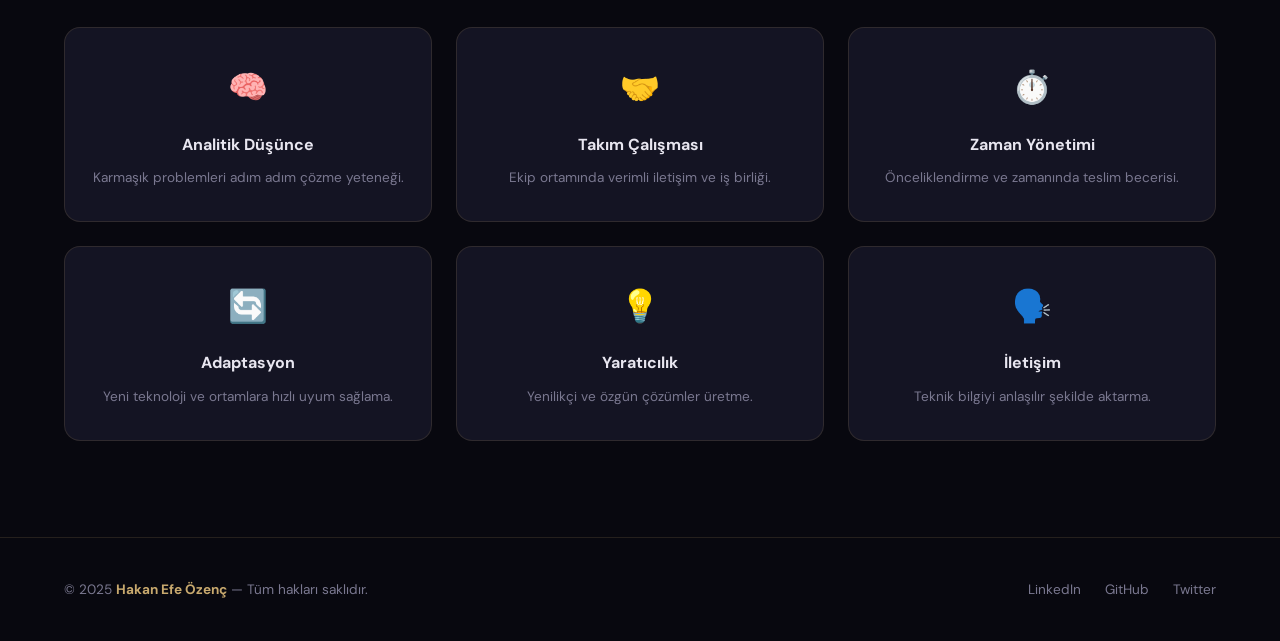
==== commit 349f2507: "Add files via upload" ====
--- a/beceriler.html
+++ b/beceriler.html
@@ -134,7 +134,7 @@
   </section>
 
   <footer class="site-footer">
-    <p>© 2025 <strong>Hakan Özenç</strong> — Tüm hakları saklıdır.</p>
+    <p>© 2025 <strong>Hakan Efe Özenç</strong> — Tüm hakları saklıdır.</p>
     <div class="footer-links">
       <a href="#">LinkedIn</a>
       <a href="#">GitHub</a>
